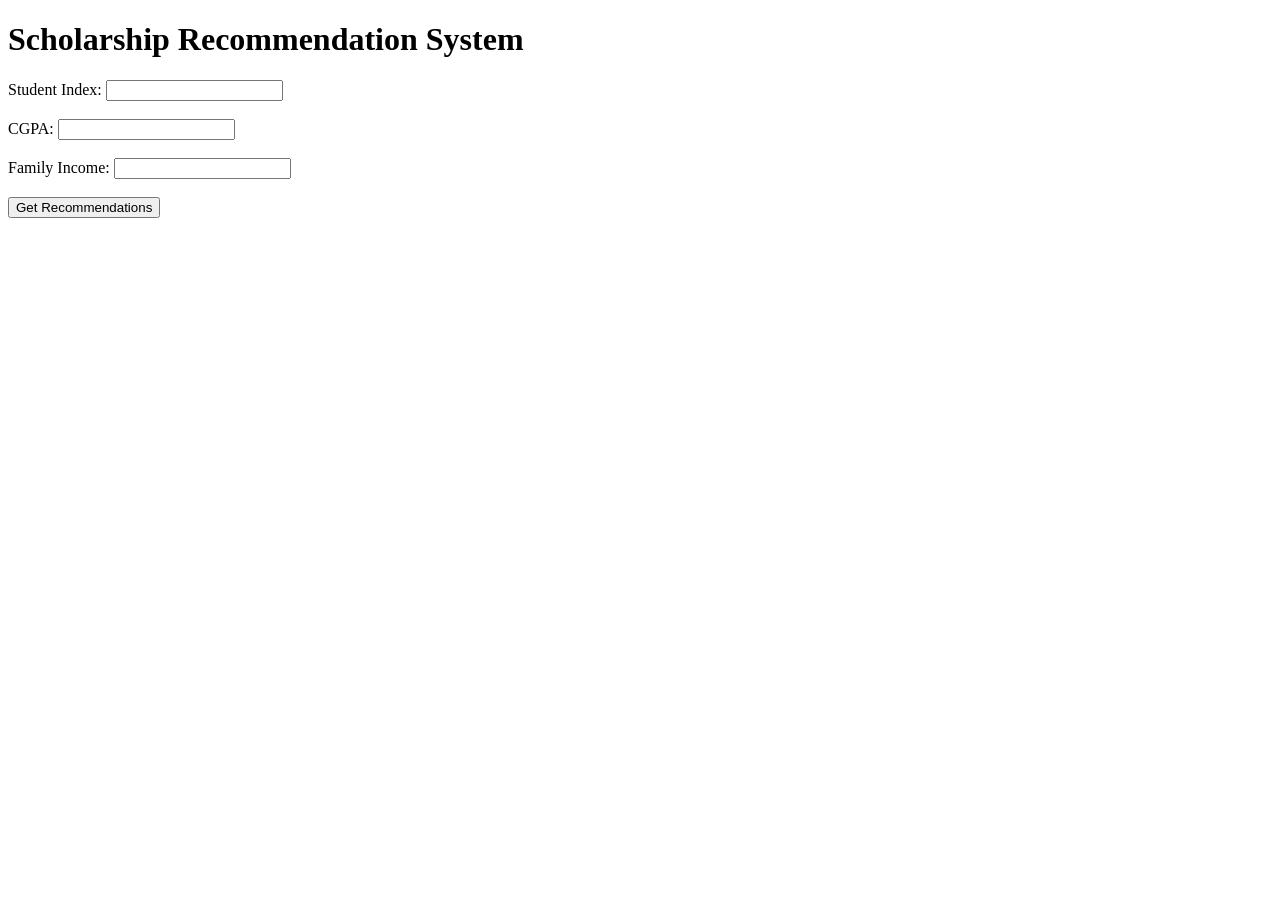
==== app/templates/index.html @ 311b4139 "Local updates" ====
<!DOCTYPE html>
<html>
<head>
    <title>Scholarship Recommendation</title>
</head>
<body>
    <h1>Scholarship Recommendation System</h1>
    <form action="/recommend" method="post">
        <label>Student Index:</label>
        <input type="number" name="student_index" required><br><br>

        <label>CGPA:</label>
        <input type="text" name="cgpa" required><br><br>

        <label>Family Income:</label>
        <input type="text" name="income" required><br><br>

        <button type="submit">Get Recommendations</button>
    </form>
</body>
</html>
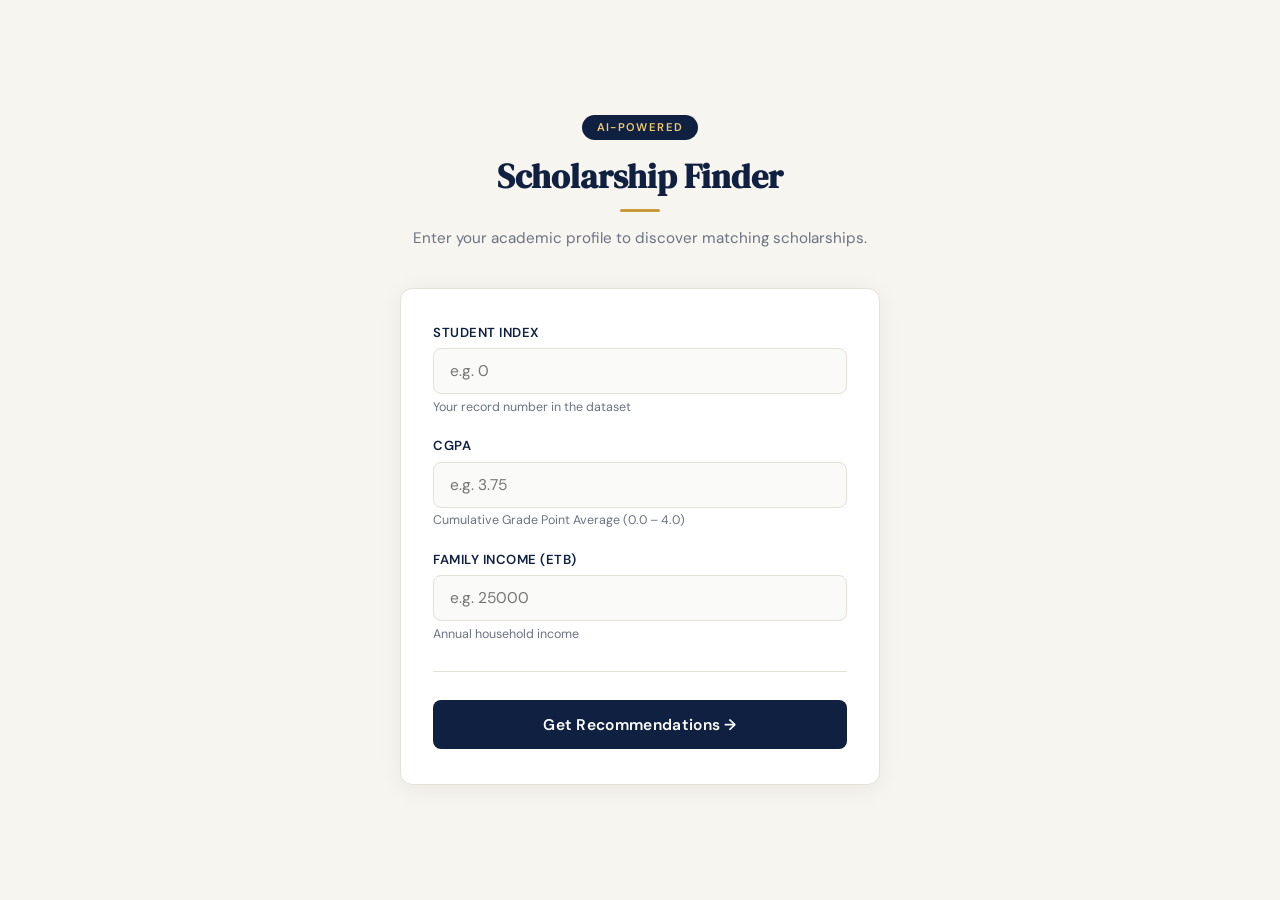
==== commit fca9f6aa: "deploying ..." ====
--- a/app/templates/index.html
+++ b/app/templates/index.html
@@ -1,21 +1,190 @@
 <!DOCTYPE html>
-<html>
+<html lang="en">
 <head>
+    <meta charset="UTF-8">
+    <meta name="viewport" content="width=device-width, initial-scale=1.0">
     <title>Scholarship Recommendation</title>
+    <link href="https://fonts.googleapis.com/css2?family=DM+Serif+Display&family=DM+Sans:wght@400;500;600&display=swap" rel="stylesheet">
+    <style>
+        *, *::before, *::after { box-sizing: border-box; margin: 0; padding: 0; }
+
+        :root {
+            --navy: #0f2040;
+            --gold: #c9993a;
+            --gold-light: #f0c96e;
+            --bg: #f7f5f0;
+            --card: #ffffff;
+            --text: #1a1a2e;
+            --muted: #6b7280;
+            --border: #e5e0d8;
+            --radius: 12px;
+        }
+
+        body {
+            font-family: 'DM Sans', sans-serif;
+            background: var(--bg);
+            min-height: 100vh;
+            display: flex;
+            align-items: center;
+            justify-content: center;
+            padding: 2rem;
+        }
+
+        .wrapper {
+            width: 100%;
+            max-width: 480px;
+        }
+
+        .header {
+            text-align: center;
+            margin-bottom: 2.5rem;
+        }
+
+        .badge {
+            display: inline-block;
+            background: var(--navy);
+            color: var(--gold-light);
+            font-size: 0.7rem;
+            font-weight: 600;
+            letter-spacing: 0.12em;
+            text-transform: uppercase;
+            padding: 0.35rem 0.9rem;
+            border-radius: 999px;
+            margin-bottom: 1rem;
+        }
+
+        .header h1 {
+            font-family: 'DM Serif Display', serif;
+            font-size: 2.1rem;
+            color: var(--navy);
+            line-height: 1.2;
+            margin-bottom: 0.5rem;
+        }
+
+        .header p {
+            color: var(--muted);
+            font-size: 0.95rem;
+        }
+
+        .card {
+            background: var(--card);
+            border: 1px solid var(--border);
+            border-radius: var(--radius);
+            padding: 2.2rem 2rem;
+            box-shadow: 0 4px 24px rgba(0,0,0,0.06);
+        }
+
+        .field {
+            margin-bottom: 1.4rem;
+        }
+
+        label {
+            display: block;
+            font-size: 0.82rem;
+            font-weight: 600;
+            color: var(--navy);
+            letter-spacing: 0.04em;
+            text-transform: uppercase;
+            margin-bottom: 0.45rem;
+        }
+
+        input[type="number"], input[type="text"] {
+            width: 100%;
+            padding: 0.75rem 1rem;
+            border: 1.5px solid var(--border);
+            border-radius: 8px;
+            font-family: 'DM Sans', sans-serif;
+            font-size: 0.97rem;
+            color: var(--text);
+            background: #fafaf8;
+            transition: border-color 0.2s, box-shadow 0.2s;
+            outline: none;
+        }
+
+        input:focus {
+            border-color: var(--gold);
+            box-shadow: 0 0 0 3px rgba(201,153,58,0.15);
+            background: #fff;
+        }
+
+        .hint {
+            font-size: 0.78rem;
+            color: var(--muted);
+            margin-top: 0.3rem;
+        }
+
+        .divider {
+            border: none;
+            border-top: 1px solid var(--border);
+            margin: 1.8rem 0;
+        }
+
+        button[type="submit"] {
+            width: 100%;
+            padding: 0.9rem;
+            background: var(--navy);
+            color: #fff;
+            font-family: 'DM Sans', sans-serif;
+            font-size: 0.97rem;
+            font-weight: 600;
+            border: none;
+            border-radius: 8px;
+            cursor: pointer;
+            letter-spacing: 0.02em;
+            transition: background 0.2s, transform 0.1s;
+        }
+
+        button[type="submit"]:hover {
+            background: #1a3560;
+        }
+
+        button[type="submit"]:active {
+            transform: scale(0.99);
+        }
+
+        .accent-line {
+            width: 40px;
+            height: 3px;
+            background: var(--gold);
+            border-radius: 2px;
+            margin: 0.8rem auto 0;
+        }
+    </style>
 </head>
 <body>
-    <h1>Scholarship Recommendation System</h1>
-    <form action="/recommend" method="post">
-        <label>Student Index:</label>
-        <input type="number" name="student_index" required><br><br>
+    <div class="wrapper">
+        <div class="header">
+            <span class="badge">AI-Powered</span>
+            <h1>Scholarship Finder</h1>
+            <div class="accent-line"></div>
+            <p style="margin-top:1rem;">Enter your academic profile to discover matching scholarships.</p>
+        </div>
 
-        <label>CGPA:</label>
-        <input type="text" name="cgpa" required><br><br>
+        <div class="card">
+            <form action="/recommend" method="post">
+                <div class="field">
+                    <label for="student_index">Student Index</label>
+                    <input type="number" id="student_index" name="student_index" placeholder="e.g. 0" required>
+                    <div class="hint">Your record number in the dataset</div>
+                </div>
 
-        <label>Family Income:</label>
-        <input type="text" name="income" required><br><br>
+                <div class="field">
+                    <label for="cgpa">CGPA</label>
+                    <input type="text" id="cgpa" name="cgpa" placeholder="e.g. 3.75" required>
+                    <div class="hint">Cumulative Grade Point Average (0.0 – 4.0)</div>
+                </div>
 
-        <button type="submit">Get Recommendations</button>
-    </form>
+                <div class="field">
+                    <label for="income">Family Income (ETB)</label>
+                    <input type="text" id="income" name="income" placeholder="e.g. 25000" required>
+                    <div class="hint">Annual household income</div>
+                </div>
+
+                <hr class="divider">
+
+                <button type="submit">Get Recommendations &rarr;</button>
+            </form>
+        </div>
+    </div>
 </body>
 </html>
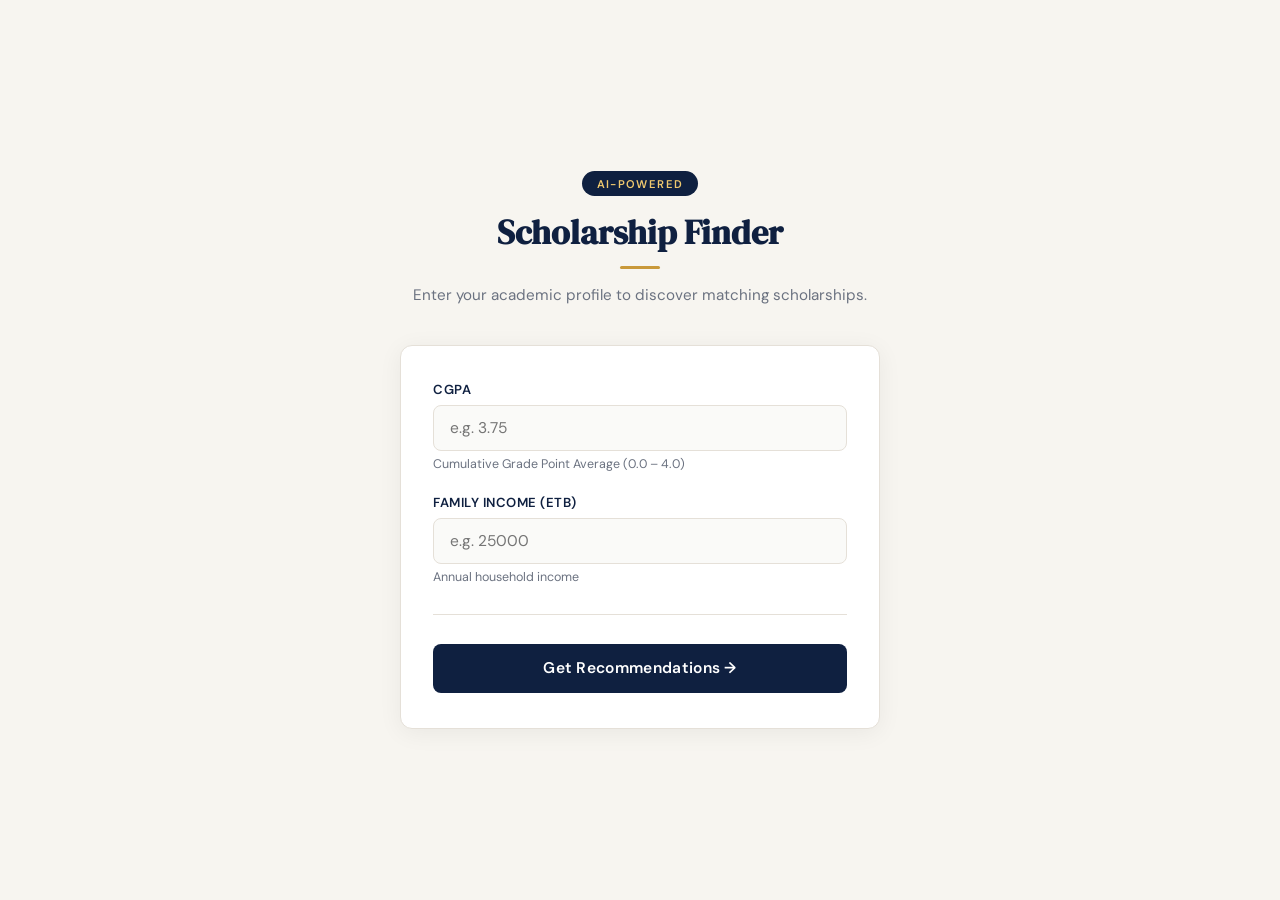
==== commit fa827b2c: "remving student index input" ====
--- a/app/templates/index.html
+++ b/app/templates/index.html
@@ -163,12 +163,6 @@
         <div class="card">
             <form action="/recommend" method="post">
                 <div class="field">
-                    <label for="student_index">Student Index</label>
-                    <input type="number" id="student_index" name="student_index" placeholder="e.g. 0" required>
-                    <div class="hint">Your record number in the dataset</div>
-                </div>
-
-                <div class="field">
                     <label for="cgpa">CGPA</label>
                     <input type="text" id="cgpa" name="cgpa" placeholder="e.g. 3.75" required>
                     <div class="hint">Cumulative Grade Point Average (0.0 – 4.0)</div>
